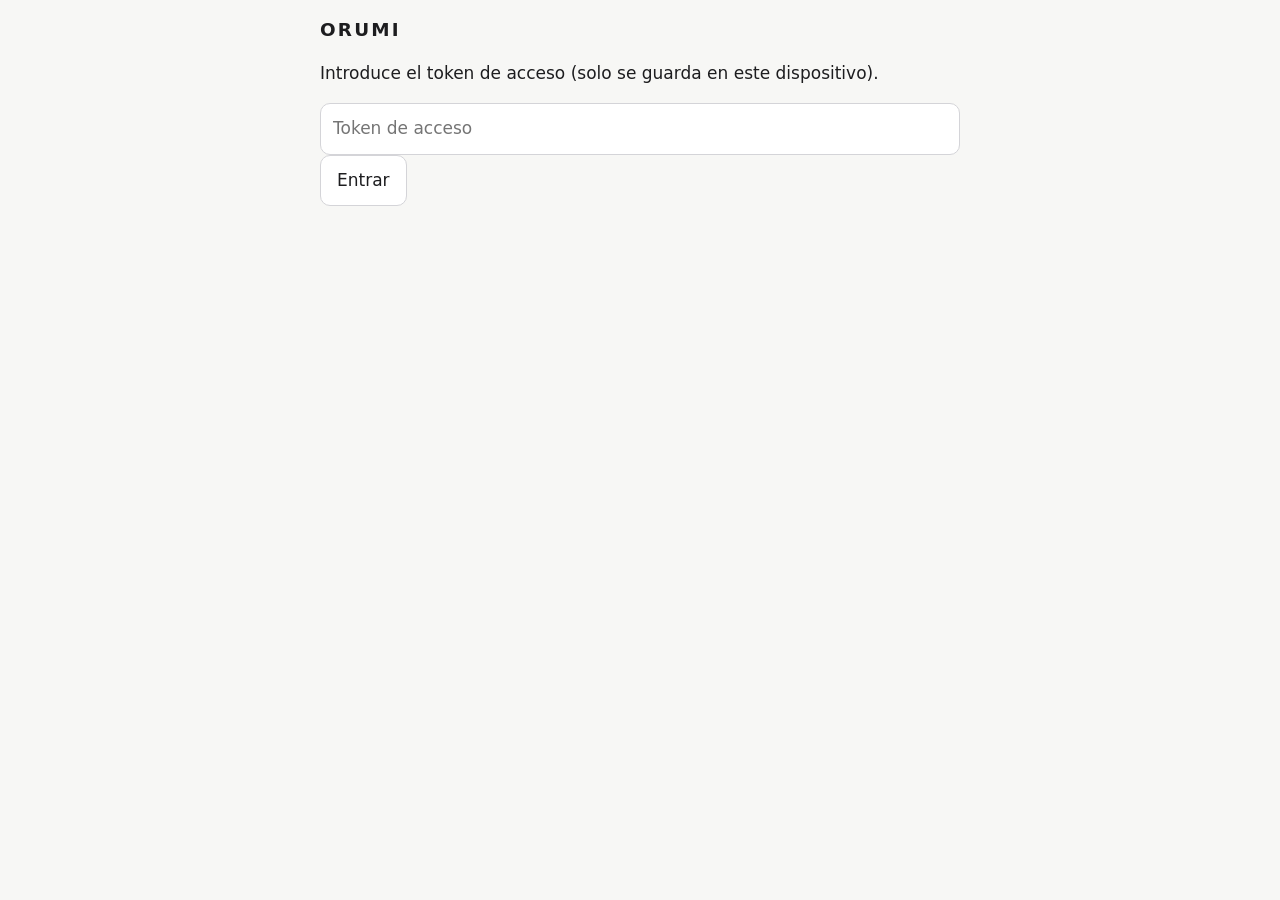
==== src/Orumi.Web/wwwroot/index.html @ 13ebbe4f "captura-web: servicio web de captura (token, idempotencia), página con dictado y cola sin conexión, " ====
<!doctype html>
<html lang="es">
<head>
<meta charset="utf-8">
<meta name="viewport" content="width=device-width, initial-scale=1, viewport-fit=cover">
<meta name="theme-color" content="#1f2937">
<title>ORUMI · Captura</title>
<link rel="manifest" href="manifest.webmanifest">
<link rel="icon" href="icono.svg" type="image/svg+xml">
<link rel="apple-touch-icon" href="icono.svg">
<link rel="stylesheet" href="estilos.css">
</head>
<body>
<main>
  <header>
    <h1>ORUMI</h1>
    <span id="estado" role="status" aria-live="polite"></span>
  </header>

  <section id="acceso" hidden>
    <p>Introduce el token de acceso (solo se guarda en este dispositivo).</p>
    <input id="token" type="password" autocomplete="off" placeholder="Token de acceso" aria-label="Token de acceso">
    <button id="guardar-token" type="button">Entrar</button>
    <p id="error-acceso" class="error" role="alert"></p>
  </section>

  <section id="captura" hidden>
    <textarea id="texto" rows="10" placeholder="Cuenta lo que quieras: qué pasó, con quién, cuándo, cuánto duró…" aria-label="Nota"></textarea>

    <div class="fila">
      <button id="dictar" type="button" aria-pressed="false" hidden>🎙 Dictar</button>
      <button id="enviar" type="button" class="principal">Enviar nota</button>
    </div>
    <p id="aviso-voz" class="nota" hidden>El dictado lo procesa el navegador (Google en Chrome/Edge, Apple en Safari): el audio sale de tu dispositivo. Si prefieres que no, escribe la nota.</p>

    <details>
      <summary>Más opciones</summary>
      <label>Fecha del acontecimiento <small>(si hablas de otro día y no lo dices en el texto)</small>
        <input id="fecha" type="date">
      </label>
      <label>Etiqueta <small>(proyecto o tema, opcional)</small>
        <input id="etiqueta" type="text" maxlength="60" autocomplete="off">
      </label>
    </details>

    <p id="mensaje" class="mensaje" role="status" aria-live="polite"></p>
    <p id="pendientes" class="nota" hidden></p>
    <button id="cambiar-token" type="button" class="enlace">Cambiar token</button>
  </section>
</main>
<script src="app.js"></script>
</body>
</html>
---- src/Orumi.Web/wwwroot/estilos.css ----
:root {
  color-scheme: light dark;
  --fondo: #f7f7f5; --texto: #1d1d1f; --suave: #6b7280; --borde: #d4d4d8; --campo: #fff;
  --acento: #1f6feb; --acento-texto: #fff; --error: #b42318; --ok: #1a7f37;
}
@media (prefers-color-scheme: dark) {
  :root { --fondo: #15171a; --texto: #ececec; --suave: #9aa0a6; --borde: #3a3f45; --campo: #1e2125; --acento: #4c8dff; --acento-texto: #0b0d10; --error: #ff8a80; --ok: #56d364; }
}
* { box-sizing: border-box; }
body { margin: 0; background: var(--fondo); color: var(--texto); font: 17px/1.5 system-ui, -apple-system, "Segoe UI", sans-serif; }
main { max-width: 42rem; margin: 0 auto; padding: max(16px, env(safe-area-inset-top)) 16px max(24px, env(safe-area-inset-bottom)); }
header { display: flex; align-items: baseline; justify-content: space-between; margin-bottom: 12px; }
h1 { margin: 0; font-size: 1.15rem; letter-spacing: .12em; }
#estado { font-size: .85rem; color: var(--suave); }
textarea, input[type=text], input[type=date], input[type=password] {
  width: 100%; padding: 12px; border: 1px solid var(--borde); border-radius: 10px; background: var(--campo); color: inherit; font: inherit;
}
textarea { min-height: 40vh; resize: vertical; }
label { display: block; margin-top: 12px; font-size: .95rem; }
small, .nota { color: var(--suave); font-size: .85rem; }
.fila { display: flex; gap: 10px; margin-top: 12px; }
button { padding: 12px 16px; border-radius: 10px; border: 1px solid var(--borde); background: var(--campo); color: inherit; font: inherit; cursor: pointer; min-height: 48px; }
button.principal { flex: 1; background: var(--acento); color: var(--acento-texto); border-color: var(--acento); font-weight: 600; }
button[aria-pressed=true] { border-color: var(--error); color: var(--error); }
button:disabled { opacity: .55; cursor: default; }
button:focus-visible, input:focus-visible, textarea:focus-visible, summary:focus-visible { outline: 3px solid var(--acento); outline-offset: 2px; }
button.enlace { border: 0; background: none; color: var(--suave); text-decoration: underline; min-height: 0; padding: 8px 0; font-size: .85rem; }
details { margin-top: 14px; }
summary { cursor: pointer; color: var(--suave); }
.mensaje { min-height: 1.5em; margin: 12px 0 0; }
.mensaje.ok { color: var(--ok); }
.mensaje.mal, .error { color: var(--error); }
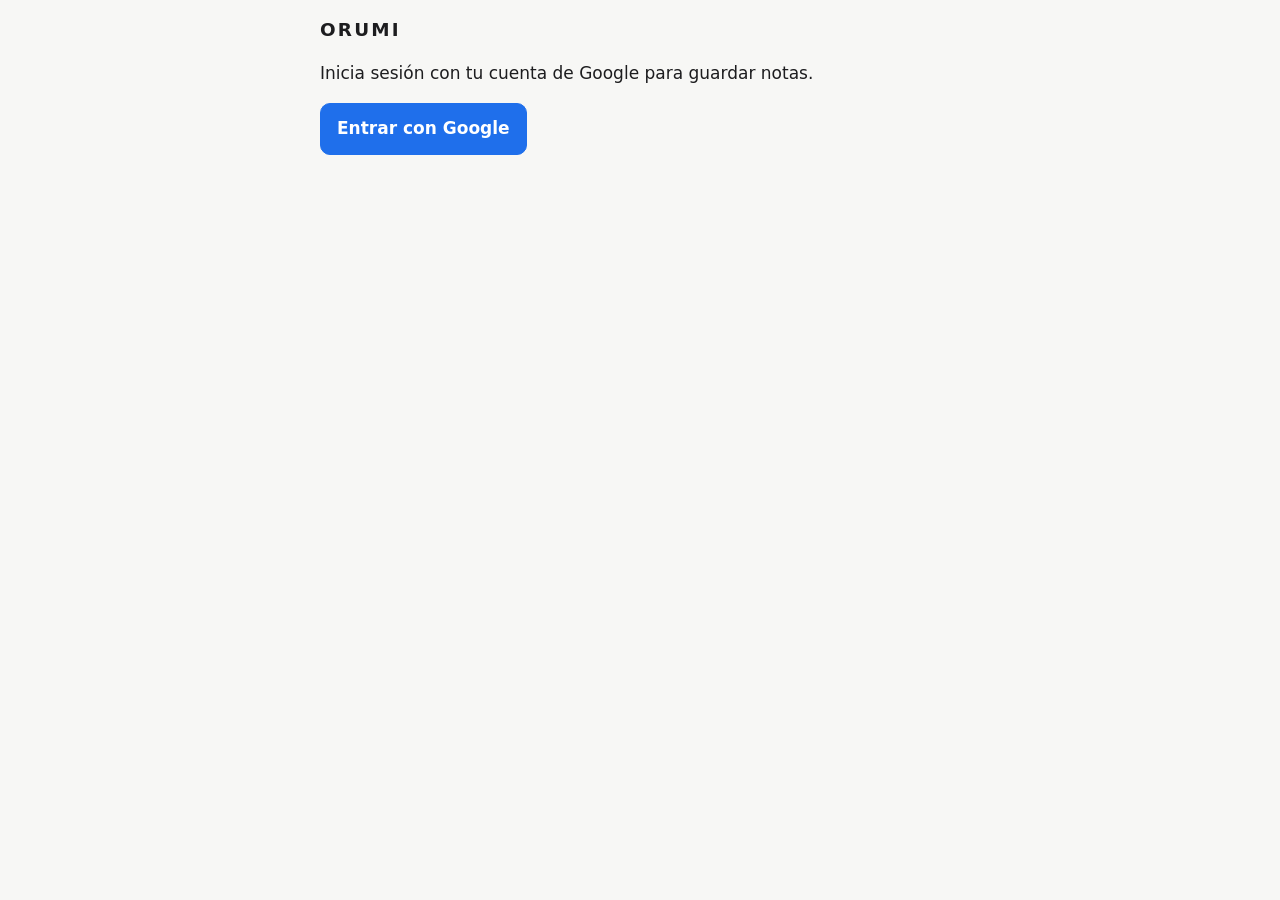
==== commit 6584ab2c: "login-en-captura-web: acceso con Google vía GoTrue (lista de correos, sin secreto compartido) en lug" ====
--- a/src/Orumi.Web/wwwroot/index.html
+++ b/src/Orumi.Web/wwwroot/index.html
@@ -18,9 +18,8 @@
   </header>
 
   <section id="acceso" hidden>
-    <p>Introduce el token de acceso (solo se guarda en este dispositivo).</p>
-    <input id="token" type="password" autocomplete="off" placeholder="Token de acceso" aria-label="Token de acceso">
-    <button id="guardar-token" type="button">Entrar</button>
+    <p>Inicia sesión con tu cuenta de Google para guardar notas.</p>
+    <button id="entrar" type="button" class="principal">Entrar con Google</button>
     <p id="error-acceso" class="error" role="alert"></p>
   </section>
 
@@ -45,7 +44,7 @@
 
     <p id="mensaje" class="mensaje" role="status" aria-live="polite"></p>
     <p id="pendientes" class="nota" hidden></p>
-    <button id="cambiar-token" type="button" class="enlace">Cambiar token</button>
+    <button id="salir" type="button" class="enlace">Cerrar sesión</button>
   </section>
 </main>
 <script src="app.js"></script>
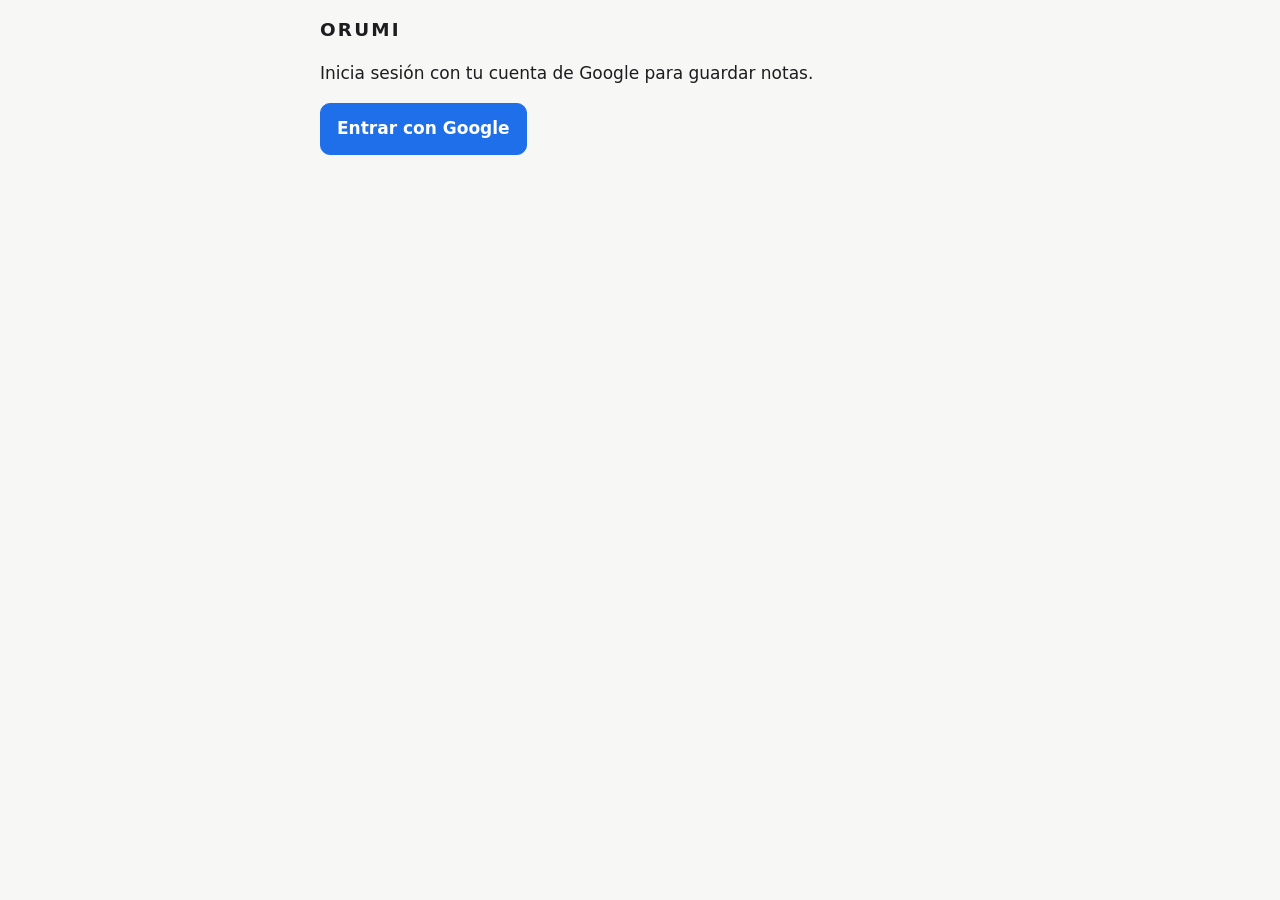
==== commit 68b028b4: "panel-web: página en /panel y API solo en orumi-api (CORS con lista cerrada, sesión compartida con l" ====
--- a/src/Orumi.Web/wwwroot/index.html
+++ b/src/Orumi.Web/wwwroot/index.html
@@ -44,6 +44,7 @@
 
     <p id="mensaje" class="mensaje" role="status" aria-live="polite"></p>
     <p id="pendientes" class="nota" hidden></p>
+    <a href="/panel/" class="enlace">Panel</a>
     <button id="salir" type="button" class="enlace">Cerrar sesión</button>
   </section>
 </main>
--- a/src/Orumi.Web/wwwroot/estilos.css
+++ b/src/Orumi.Web/wwwroot/estilos.css
@@ -30,3 +30,4 @@
 .mensaje { min-height: 1.5em; margin: 12px 0 0; }
 .mensaje.ok { color: var(--ok); }
 .mensaje.mal, .error { color: var(--error); }
+a.enlace { color: var(--suave); font-size: .85rem; margin-right: 12px; }
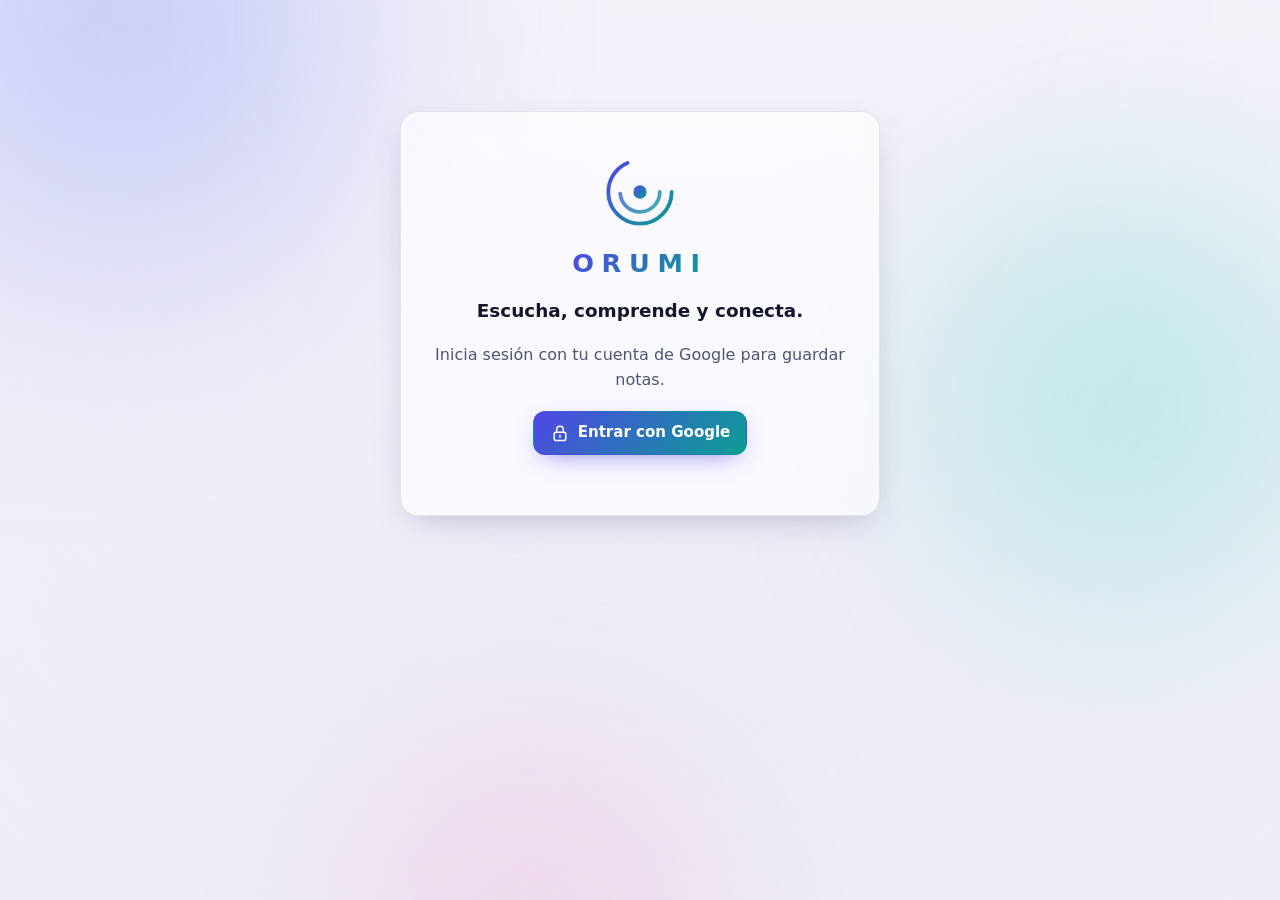
==== commit de68840d: "diseno-del-front: sistema de diseño compartido (aurora, cristal, temas, iconos propios, movimiento)," ====
--- a/src/Orumi.Web/wwwroot/index.html
+++ b/src/Orumi.Web/wwwroot/index.html
@@ -3,51 +3,75 @@
 <head>
 <meta charset="utf-8">
 <meta name="viewport" content="width=device-width, initial-scale=1, viewport-fit=cover">
-<meta name="theme-color" content="#1f2937">
+<meta name="theme-color" content="#080b12">
 <title>ORUMI · Captura</title>
 <link rel="manifest" href="manifest.webmanifest">
 <link rel="icon" href="icono.svg" type="image/svg+xml">
 <link rel="apple-touch-icon" href="icono.svg">
-<link rel="stylesheet" href="estilos.css">
+<script src="tema.js"></script>
+<link rel="stylesheet" href="ui.css">
+<link rel="stylesheet" href="captura.css">
 </head>
 <body>
+<div class="aurora" aria-hidden="true"><i></i><i></i><i></i></div>
+
+<header class="barra cristal" id="barra" hidden>
+  <span class="marca" id="marca"></span>
+  <span id="estado" class="estado-red" role="status" aria-live="polite"></span>
+  <div class="acciones">
+    <button id="tema" type="button" class="boton fantasma icono-solo" aria-label="Cambiar tema"></button>
+    <a href="/panel/" class="boton fantasma icono-solo" aria-label="Ir al panel" title="Panel" data-icono="dia"></a>
+    <button id="salir" type="button" class="boton fantasma icono-solo" aria-label="Cerrar sesión" title="Cerrar sesión" data-icono="salir"></button>
+  </div>
+</header>
+
 <main>
-  <header>
-    <h1>ORUMI</h1>
-    <span id="estado" role="status" aria-live="polite"></span>
-  </header>
-
-  <section id="acceso" hidden>
+  <section id="acceso" class="hero cristal" hidden>
+    <div id="logo-acceso"></div>
+    <h1 class="grad-texto">ORUMI</h1>
+    <p class="lema">Escucha, comprende y conecta.</p>
     <p>Inicia sesión con tu cuenta de Google para guardar notas.</p>
-    <button id="entrar" type="button" class="principal">Entrar con Google</button>
+    <button id="entrar" type="button" class="boton principal" data-icono="candado"><span>Entrar con Google</span></button>
     <p id="error-acceso" class="error" role="alert"></p>
   </section>
 
   <section id="captura" hidden>
-    <textarea id="texto" rows="10" placeholder="Cuenta lo que quieras: qué pasó, con quién, cuándo, cuánto duró…" aria-label="Nota"></textarea>
+    <div class="encabezado">
+      <p class="sobretitulo">Nueva nota</p>
+      <h2 class="titulo"><span class="grad-texto">¿Qué ha pasado?</span></h2>
+    </div>
 
-    <div class="fila">
-      <button id="dictar" type="button" aria-pressed="false" hidden>🎙 Dictar</button>
-      <button id="enviar" type="button" class="principal">Enviar nota</button>
+    <div class="lienzo cristal" id="lienzo">
+      <textarea id="texto" rows="9" placeholder="Cuéntalo como te salga: qué pasó, con quién, cuándo, cuánto duró…" aria-label="Nota"></textarea>
+      <div class="barra-lienzo">
+        <button id="dictar" type="button" class="boton mic" aria-pressed="false" hidden>
+          <span class="ondas" aria-hidden="true"><i></i><i></i><i></i><i></i></span>
+          <span class="etiqueta-mic">Dictar</span>
+        </button>
+        <span class="espacio"></span>
+        <span id="cuenta" class="cuenta" aria-hidden="true"></span>
+        <button id="enviar" type="button" class="boton principal"><span>Enviar nota</span></button>
+      </div>
     </div>
-    <p id="aviso-voz" class="nota" hidden>El dictado lo procesa el navegador (Google en Chrome/Edge, Apple en Safari): el audio sale de tu dispositivo. Si prefieres que no, escribe la nota.</p>
 
-    <details>
-      <summary>Más opciones</summary>
-      <label>Fecha del acontecimiento <small>(si hablas de otro día y no lo dices en el texto)</small>
-        <input id="fecha" type="date">
-      </label>
-      <label>Etiqueta <small>(proyecto o tema, opcional)</small>
-        <input id="etiqueta" type="text" maxlength="60" autocomplete="off">
-      </label>
+    <details class="mas">
+      <summary><span class="resumen-icono" data-icono="filtros"></span>Más opciones</summary>
+      <div class="rejilla-mas">
+        <label>Fecha del acontecimiento <small>(si hablas de otro día y no lo dices)</small>
+          <input id="fecha" type="date">
+        </label>
+        <label>Etiqueta <small>(proyecto o tema)</small>
+          <input id="etiqueta" type="text" maxlength="60" autocomplete="off">
+        </label>
+      </div>
     </details>
 
-    <p id="mensaje" class="mensaje" role="status" aria-live="polite"></p>
-    <p id="pendientes" class="nota" hidden></p>
-    <a href="/panel/" class="enlace">Panel</a>
-    <button id="salir" type="button" class="enlace">Cerrar sesión</button>
+    <p id="aviso-voz" class="privacidad" hidden><span data-icono="microfono"></span>El dictado lo procesa el navegador (Google en Chrome y Edge, Apple en Safari): el audio sale de tu dispositivo. Si prefieres que no, escribe la nota.</p>
+    <p id="pendientes" class="privacidad pend" hidden></p>
   </section>
 </main>
+<p id="aviso" class="aviso" role="status" aria-live="polite"></p>
+<script src="iconos.js"></script>
 <script src="app.js"></script>
 </body>
 </html>
--- a/src/Orumi.Web/wwwroot/ui.css
+++ b/src/Orumi.Web/wwwroot/ui.css
@@ -0,0 +1,175 @@
+/* ORUMI — sistema de diseño compartido (panel y captura). Ficheros idénticos en ambos proyectos.
+   Sin recursos externos ni estilos en línea (CSP). Animaciones solo con transform/opacity y apagadas con movimiento reducido. */
+
+:root {
+  color-scheme: dark;
+  --bg: #080b12; --bg-2: #0d1220;
+  --texto: #eef1f8; --suave: #a3abc0; --tenue: #6f7892;
+  --borde: rgba(255, 255, 255, .09); --borde-fuerte: rgba(255, 255, 255, .18);
+  --cristal: rgba(20, 26, 42, .58); --cristal-fuerte: rgba(30, 38, 60, .78); --campo: rgba(8, 11, 20, .55);
+  --sombra: 0 10px 40px -12px rgba(0, 0, 0, .65);
+  --brillo: rgba(124, 140, 255, .16);
+  --acento-1: #7c8cff; --acento-2: #3fd9c4; --acento-3: #ff7ab8;
+  --grad: linear-gradient(135deg, var(--acento-1), var(--acento-2));
+  --sobre-acento: #06101c;
+  --foco: #9aa8ff;
+  --c-dicho: #3fd9a8; --c-confirmado: #3fd9a8; --c-interpretado: #f5b44a; --c-hipotesis: #b497ff; --c-recomendacion: #5cb8ff;
+  --c-desconocido: #8a93aa; --c-peligro: #ff6b86; --c-ok: #3fd9a8;
+  --aurora-1: rgba(99, 102, 241, .55); --aurora-2: rgba(20, 184, 166, .42); --aurora-3: rgba(244, 114, 182, .26);
+  --radio: 18px; --radio-s: 12px;
+  --ease: cubic-bezier(.22, 1, .36, 1);
+  --fuente: ui-sans-serif, system-ui, -apple-system, "SF Pro Text", "Segoe UI Variable Text", "Segoe UI", Roboto, "Helvetica Neue", Arial, sans-serif;
+}
+:root[data-tema="light"] {
+  color-scheme: light;
+  --bg: #f3f2f9; --bg-2: #eceaf6;
+  --texto: #14172b; --suave: #4d556f; --tenue: #7a8199;
+  --borde: rgba(20, 23, 43, .1); --borde-fuerte: rgba(20, 23, 43, .2);
+  --cristal: rgba(255, 255, 255, .66); --cristal-fuerte: rgba(255, 255, 255, .88); --campo: rgba(255, 255, 255, .8);
+  --sombra: 0 12px 36px -14px rgba(60, 60, 120, .35);
+  --brillo: rgba(79, 70, 229, .12);
+  --acento-1: #4f46e5; --acento-2: #0b9e92; --acento-3: #db2777;
+  --sobre-acento: #ffffff;
+  --foco: #4f46e5;
+  --c-dicho: #0b8f6f; --c-confirmado: #0b8f6f; --c-interpretado: #a86a00; --c-hipotesis: #6d3fd1; --c-recomendacion: #1470c4;
+  --c-desconocido: #6b7390; --c-peligro: #c8213f; --c-ok: #0b8f6f;
+  --aurora-1: rgba(129, 140, 248, .5); --aurora-2: rgba(45, 212, 191, .4); --aurora-3: rgba(244, 114, 182, .3);
+}
+@media (prefers-color-scheme: light) {
+  :root:not([data-tema]) {
+    color-scheme: light;
+    --bg: #f3f2f9; --bg-2: #eceaf6;
+    --texto: #14172b; --suave: #4d556f; --tenue: #7a8199;
+    --borde: rgba(20, 23, 43, .1); --borde-fuerte: rgba(20, 23, 43, .2);
+    --cristal: rgba(255, 255, 255, .66); --cristal-fuerte: rgba(255, 255, 255, .88); --campo: rgba(255, 255, 255, .8);
+    --sombra: 0 12px 36px -14px rgba(60, 60, 120, .35);
+    --brillo: rgba(79, 70, 229, .12);
+    --acento-1: #4f46e5; --acento-2: #0b9e92; --acento-3: #db2777;
+    --sobre-acento: #ffffff;
+    --foco: #4f46e5;
+    --c-dicho: #0b8f6f; --c-confirmado: #0b8f6f; --c-interpretado: #a86a00; --c-hipotesis: #6d3fd1; --c-recomendacion: #1470c4;
+    --c-desconocido: #6b7390; --c-peligro: #c8213f; --c-ok: #0b8f6f;
+    --aurora-1: rgba(129, 140, 248, .5); --aurora-2: rgba(45, 212, 191, .4); --aurora-3: rgba(244, 114, 182, .3);
+  }
+}
+
+* { box-sizing: border-box; }
+[hidden] { display: none !important; }
+/* El degradado va en html: si estuviera en body, taparía la aurora (z-index negativo). */
+html { background: linear-gradient(180deg, var(--bg), var(--bg-2)) fixed; background-color: var(--bg); }
+body {
+  margin: 0; min-height: 100vh; color: var(--texto); font: 16px/1.55 var(--fuente);
+  -webkit-font-smoothing: antialiased; text-rendering: optimizeLegibility;
+}
+h1, h2, h3 { letter-spacing: -.02em; line-height: 1.2; margin: 0; }
+a { color: var(--acento-1); text-underline-offset: 3px; }
+::selection { background: color-mix(in srgb, var(--acento-1) 40%, transparent); }
+:focus-visible { outline: 2px solid var(--foco); outline-offset: 3px; border-radius: 8px; }
+[tabindex="-1"]:focus { outline: none; }
+
+/* ---------- fondo aurora (capa fija y barata: solo transform) ---------- */
+.aurora { position: fixed; inset: 0; z-index: -1; overflow: hidden; pointer-events: none; }
+.aurora i { position: absolute; border-radius: 50%; filter: blur(80px); will-change: transform; }
+.aurora i:nth-child(1) { width: 58vmax; height: 58vmax; left: -18vmax; top: -22vmax; background: radial-gradient(circle at 40% 40%, var(--aurora-1), transparent 66%); animation: deriva-1 34s ease-in-out infinite alternate; }
+.aurora i:nth-child(2) { width: 52vmax; height: 52vmax; right: -16vmax; top: 6vmax; background: radial-gradient(circle at 50% 50%, var(--aurora-2), transparent 66%); animation: deriva-2 41s ease-in-out infinite alternate; }
+.aurora i:nth-child(3) { width: 46vmax; height: 46vmax; left: 18vmax; bottom: -26vmax; background: radial-gradient(circle at 50% 50%, var(--aurora-3), transparent 66%); animation: deriva-3 47s ease-in-out infinite alternate; }
+.aurora::after { content: ""; position: absolute; inset: 0; background: radial-gradient(ellipse at 50% 0%, transparent 40%, var(--bg) 100%); opacity: .55; }
+@keyframes deriva-1 { to { transform: translate3d(14vmax, 10vmax, 0) scale(1.12); } }
+@keyframes deriva-2 { to { transform: translate3d(-16vmax, 8vmax, 0) scale(.92); } }
+@keyframes deriva-3 { to { transform: translate3d(12vmax, -12vmax, 0) scale(1.1); } }
+
+/* ---------- superficies de cristal ---------- */
+.cristal {
+  position: relative; background: var(--cristal); border: 1px solid var(--borde); border-radius: var(--radio);
+  box-shadow: var(--sombra), inset 0 1px 0 rgba(255, 255, 255, .06);
+  -webkit-backdrop-filter: blur(18px) saturate(150%); backdrop-filter: blur(18px) saturate(150%);
+}
+@supports not ((backdrop-filter: blur(1px)) or (-webkit-backdrop-filter: blur(1px))) { .cristal { background: var(--cristal-fuerte); } }
+.foco-luz { overflow: hidden; }
+.foco-luz::after {
+  content: ""; position: absolute; inset: 0; border-radius: inherit; pointer-events: none; opacity: 0; transition: opacity .35s var(--ease);
+  background: radial-gradient(380px circle at var(--mx, 50%) var(--my, 50%), var(--brillo), transparent 62%);
+}
+.foco-luz:hover::after { opacity: 1; }
+
+/* ---------- botones ---------- */
+.boton {
+  display: inline-flex; align-items: center; justify-content: center; gap: 8px; min-height: 44px; padding: 0 16px;
+  font: 600 .94rem/1 var(--fuente); color: var(--texto); cursor: pointer; text-decoration: none;
+  background: var(--cristal); border: 1px solid var(--borde); border-radius: 12px;
+  -webkit-backdrop-filter: blur(10px); backdrop-filter: blur(10px);
+  transition: transform .25s var(--ease), border-color .25s, background .25s, box-shadow .25s, opacity .2s;
+}
+.boton:hover { transform: translateY(-1px); border-color: var(--borde-fuerte); }
+.boton:active { transform: translateY(0) scale(.98); }
+.boton:disabled { opacity: .5; cursor: default; transform: none; }
+.boton.principal { color: var(--sobre-acento); border-color: transparent; background: var(--grad); box-shadow: 0 8px 26px -10px color-mix(in srgb, var(--acento-1) 70%, transparent); }
+.boton.principal:hover { box-shadow: 0 12px 32px -10px color-mix(in srgb, var(--acento-1) 85%, transparent); filter: brightness(1.06); }
+.boton.fantasma { background: transparent; border-color: transparent; -webkit-backdrop-filter: none; backdrop-filter: none; color: var(--suave); }
+.boton.fantasma:hover { color: var(--texto); background: color-mix(in srgb, var(--texto) 7%, transparent); }
+.boton.peligro { color: var(--c-peligro); }
+.boton.pequeno { min-height: 34px; padding: 0 12px; font-size: .84rem; border-radius: 10px; }
+.boton.icono-solo { width: 44px; padding: 0; }
+.boton.icono-solo.pequeno { width: 34px; }
+
+/* ---------- campos ---------- */
+.campo, input[type="text"], input[type="date"], input[type="search"], select, textarea {
+  width: 100%; min-height: 44px; padding: 10px 14px; color: var(--texto); font: inherit; background: var(--campo);
+  border: 1px solid var(--borde); border-radius: 12px; transition: border-color .2s, box-shadow .25s, background .2s;
+}
+input::placeholder, textarea::placeholder { color: var(--tenue); }
+input:focus, select:focus, textarea:focus { outline: none; border-color: var(--acento-1); box-shadow: 0 0 0 4px color-mix(in srgb, var(--acento-1) 24%, transparent); }
+select { appearance: none; padding-right: 36px; background-image: linear-gradient(45deg, transparent 50%, var(--suave) 50%), linear-gradient(135deg, var(--suave) 50%, transparent 50%); background-position: calc(100% - 20px) 50%, calc(100% - 14px) 50%; background-size: 6px 6px; background-repeat: no-repeat; }
+label { color: var(--suave); font-size: .85rem; font-weight: 600; }
+
+/* ---------- chips y etiquetas ---------- */
+.chip {
+  --c: var(--c-desconocido); display: inline-flex; align-items: center; gap: 6px; height: 26px; padding: 0 10px 0 8px; white-space: nowrap;
+  font: 600 .74rem/1 var(--fuente); letter-spacing: .01em; color: var(--c);
+  background: color-mix(in srgb, var(--c) 13%, transparent); border: 1px solid color-mix(in srgb, var(--c) 32%, transparent); border-radius: 999px;
+}
+.chip svg { width: 14px; height: 14px; }
+.c-dicho { --c: var(--c-dicho); } .c-confirmado { --c: var(--c-confirmado); } .c-interpretado { --c: var(--c-interpretado); }
+.c-hipotesis { --c: var(--c-hipotesis); } .c-recomendacion { --c: var(--c-recomendacion); } .c-desconocido { --c: var(--c-desconocido); }
+.c-conflicto { --c: var(--c-peligro); } .c-neutro { --c: var(--suave); }
+
+/* ---------- iconos ---------- */
+.icono { width: 20px; height: 20px; flex: none; fill: none; stroke: currentColor; stroke-width: 1.75; stroke-linecap: round; stroke-linejoin: round; }
+.icono.grande { width: 28px; height: 28px; }
+
+/* ---------- logotipo ---------- */
+.logo { display: block; overflow: visible; }
+.logo .anillo { transform-box: fill-box; transform-origin: center; }
+.logo .anillo-a { animation: giro 28s linear infinite; }
+.logo .anillo-b { animation: giro 19s linear infinite reverse; }
+.logo .nucleo { transform-box: fill-box; transform-origin: center; animation: pulso 4.8s ease-in-out infinite; }
+
+/* ---------- movimiento ---------- */
+@keyframes subir { from { opacity: 0; transform: translate3d(0, 14px, 0); filter: blur(6px); } to { opacity: 1; transform: none; filter: blur(0); } }
+@keyframes aparecer { from { opacity: 0; } to { opacity: 1; } }
+@keyframes giro { to { transform: rotate(360deg); } }
+@keyframes pulso { 0%, 100% { transform: scale(1); opacity: 1; } 50% { transform: scale(1.28); opacity: .78; } }
+@keyframes brillo-esqueleto { to { transform: translateX(100%); } }
+@keyframes onda { 0%, 100% { transform: scaleY(.28); } 50% { transform: scaleY(1); } }
+@keyframes halo { 0% { transform: scale(1); opacity: .55; } 100% { transform: scale(1.9); opacity: 0; } }
+@keyframes aviso-sube { from { opacity: 0; transform: translate3d(-50%, 18px, 0) scale(.96); } to { opacity: 1; transform: translate3d(-50%, 0, 0) scale(1); } }
+.vista { animation: aparecer .28s var(--ease) both; }
+.entra { animation: subir .6s var(--ease) both; animation-delay: calc(var(--i, 0) * 55ms); }
+
+.esqueleto { position: relative; overflow: hidden; background: color-mix(in srgb, var(--texto) 7%, transparent); border-radius: 12px; min-height: 18px; }
+.esqueleto::after { content: ""; position: absolute; inset: 0; transform: translateX(-100%); background: linear-gradient(90deg, transparent, color-mix(in srgb, var(--texto) 11%, transparent), transparent); animation: brillo-esqueleto 1.5s ease-in-out infinite; }
+
+.aviso {
+  position: fixed; left: 50%; bottom: max(20px, env(safe-area-inset-bottom)); z-index: 50; max-width: min(92vw, 34rem); padding: 12px 18px; text-align: center;
+  font-weight: 600; font-size: .93rem; border-radius: 14px; color: var(--texto); background: var(--cristal-fuerte); border: 1px solid var(--borde-fuerte);
+  -webkit-backdrop-filter: blur(16px); backdrop-filter: blur(16px); box-shadow: var(--sombra); transform: translateX(-50%); animation: aviso-sube .42s var(--ease) both;
+}
+.aviso:empty { display: none; }
+.aviso.ok { border-color: color-mix(in srgb, var(--c-ok) 55%, transparent); }
+.aviso.mal { border-color: color-mix(in srgb, var(--c-peligro) 60%, transparent); }
+
+@media (prefers-reduced-motion: reduce) {
+  *, *::before, *::after { animation: none !important; transition: none !important; scroll-behavior: auto !important; }
+  .entra, .vista { opacity: 1; filter: none; transform: none; }
+}
+@media (hover: none) { .foco-luz::after { display: none; } }
--- a/src/Orumi.Web/wwwroot/captura.css
+++ b/src/Orumi.Web/wwwroot/captura.css
@@ -0,0 +1,64 @@
+/* Captura de ORUMI — estilos propios (los tokens y componentes base están en ui.css). */
+.barra { position: sticky; top: max(10px, env(safe-area-inset-top)); z-index: 20; display: flex; align-items: center; gap: 12px; max-width: 54rem; margin: 10px auto 0; padding: 8px 10px 8px 16px; border-radius: 20px; width: calc(100% - 24px); }
+.marca { display: inline-flex; align-items: center; gap: 10px; font-weight: 800; letter-spacing: .22em; font-size: .95rem; }
+.marca span { background: var(--grad); -webkit-background-clip: text; background-clip: text; color: transparent; }
+.acciones { display: flex; gap: 4px; align-items: center; margin-left: auto; }
+.estado-red { color: var(--c-interpretado); font-size: .82rem; font-weight: 700; }
+a.boton { text-decoration: none; }
+
+main { max-width: 54rem; margin: 0 auto; padding: 30px 16px 70px; }
+.sobretitulo { margin: 0 0 6px; font-size: .78rem; font-weight: 700; letter-spacing: .16em; text-transform: uppercase; color: var(--tenue); }
+h2.titulo { font-size: clamp(1.9rem, 5vw, 2.9rem); font-weight: 800; }
+.grad-texto { background: var(--grad); -webkit-background-clip: text; background-clip: text; color: transparent; }
+.encabezado { margin-bottom: 20px; }
+
+.lienzo { display: grid; padding: 6px; transition: box-shadow .4s var(--ease), border-color .3s; }
+.lienzo:focus-within { border-color: color-mix(in srgb, var(--acento-1) 55%, transparent); box-shadow: var(--sombra), 0 0 0 5px color-mix(in srgb, var(--acento-1) 14%, transparent); }
+.lienzo textarea { min-height: 34vh; padding: 18px 20px; font-size: 1.1rem; line-height: 1.6; background: transparent; border: 0; border-radius: 14px; resize: vertical; }
+.lienzo textarea:focus { box-shadow: none; }
+.barra-lienzo { display: flex; align-items: center; gap: 10px; padding: 6px 8px 8px; }
+.espacio { flex: 1; }
+.cuenta { color: var(--tenue); font-size: .8rem; font-variant-numeric: tabular-nums; }
+
+/* botón de dictado: halo y ondas mientras escucha */
+.mic { position: relative; gap: 10px; }
+.mic .ondas { display: none; align-items: center; gap: 3px; height: 18px; }
+.mic .ondas i { width: 3px; height: 100%; border-radius: 2px; background: currentColor; transform-origin: center; animation: onda 1s ease-in-out infinite; }
+.mic .ondas i:nth-child(2) { animation-delay: .15s; } .mic .ondas i:nth-child(3) { animation-delay: .3s; } .mic .ondas i:nth-child(4) { animation-delay: .45s; }
+.mic::before { content: ""; position: absolute; inset: 0; border-radius: inherit; border: 2px solid var(--c-peligro); opacity: 0; pointer-events: none; }
+.mic[aria-pressed="true"] { color: var(--c-peligro); border-color: color-mix(in srgb, var(--c-peligro) 55%, transparent); background: color-mix(in srgb, var(--c-peligro) 10%, var(--cristal)); }
+.mic[aria-pressed="true"]::before { animation: halo 1.6s ease-out infinite; }
+.mic[aria-pressed="true"] .ondas { display: inline-flex; }
+.mic[aria-pressed="true"] .icono-mic { display: none; }
+
+details.mas { margin: 16px 4px 0; }
+details.mas summary { display: inline-flex; align-items: center; gap: 8px; cursor: pointer; list-style: none; color: var(--suave); font-weight: 600; padding: 6px 2px; }
+details.mas summary::-webkit-details-marker { display: none; }
+details.mas[open] summary { color: var(--texto); }
+.rejilla-mas { display: grid; grid-template-columns: repeat(auto-fit, minmax(230px, 1fr)); gap: 14px; margin-top: 10px; }
+.rejilla-mas label { display: grid; gap: 6px; }
+.rejilla-mas small { color: var(--tenue); font-weight: 500; }
+
+.privacidad { display: flex; align-items: flex-start; gap: 10px; margin: 18px 4px 0; color: var(--tenue); font-size: .84rem; }
+.privacidad .icono { width: 16px; height: 16px; margin-top: 2px; }
+.privacidad.pend { color: var(--c-interpretado); font-weight: 600; }
+
+/* confirmación de envío */
+@keyframes enviada { 0% { box-shadow: var(--sombra), 0 0 0 0 color-mix(in srgb, var(--c-ok) 55%, transparent); } 100% { box-shadow: var(--sombra), 0 0 0 28px transparent; } }
+.lienzo.enviada { animation: enviada .9s var(--ease); border-color: color-mix(in srgb, var(--c-ok) 60%, transparent); }
+
+/* acceso */
+.hero { display: grid; justify-items: center; gap: 18px; max-width: 30rem; margin: 9vh auto 0; padding: 42px 32px; text-align: center; }
+.hero h1 { font-size: 1.6rem; letter-spacing: .3em; font-weight: 800; }
+.hero p { margin: 0; color: var(--suave); }
+.hero .lema { font-size: 1.15rem; color: var(--texto); font-weight: 600; }
+.hero .error { color: var(--c-peligro); font-weight: 600; }
+.resumen-icono { display: inline-flex; }
+
+@media (max-width: 560px) {
+  .barra { width: calc(100% - 20px); }
+  .lienzo textarea { min-height: 38vh; }
+  .barra-lienzo { flex-wrap: wrap; }
+  .cuenta { display: none; }
+  #enviar { flex: 1; }
+}
